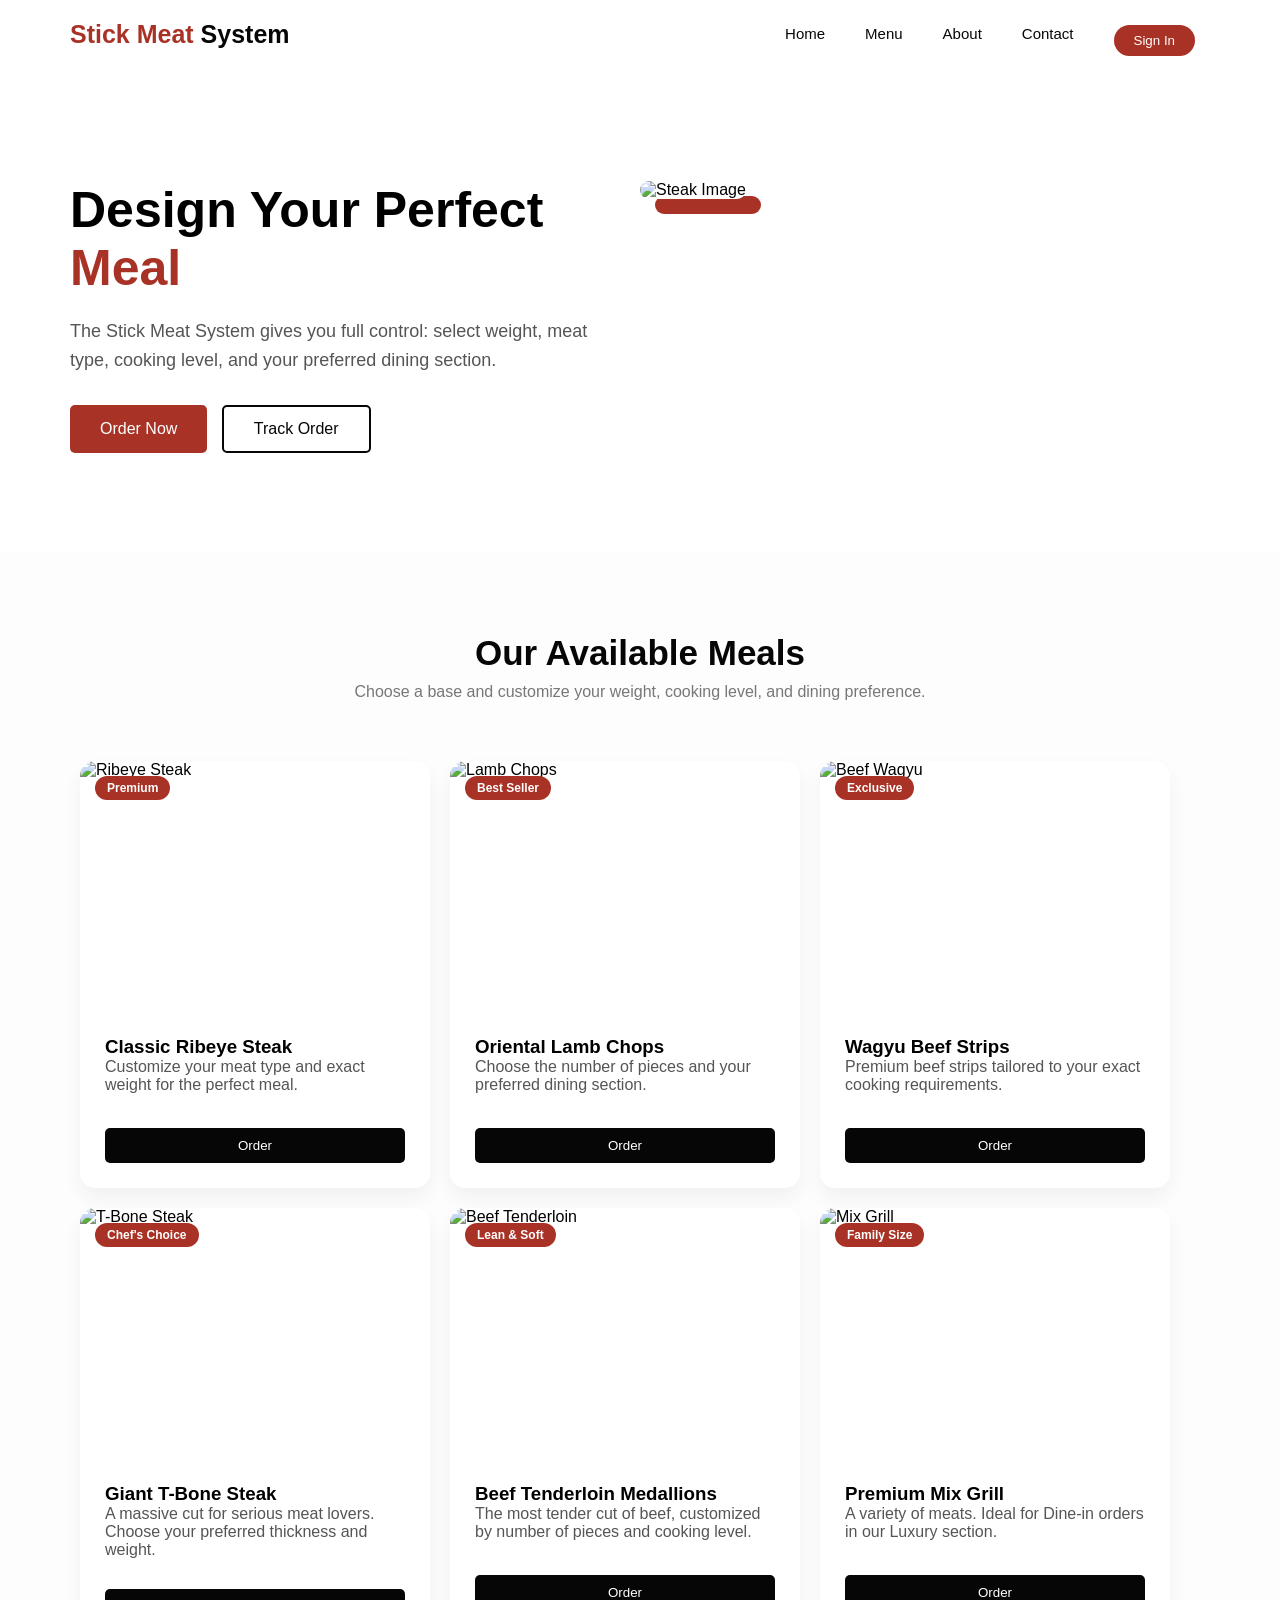
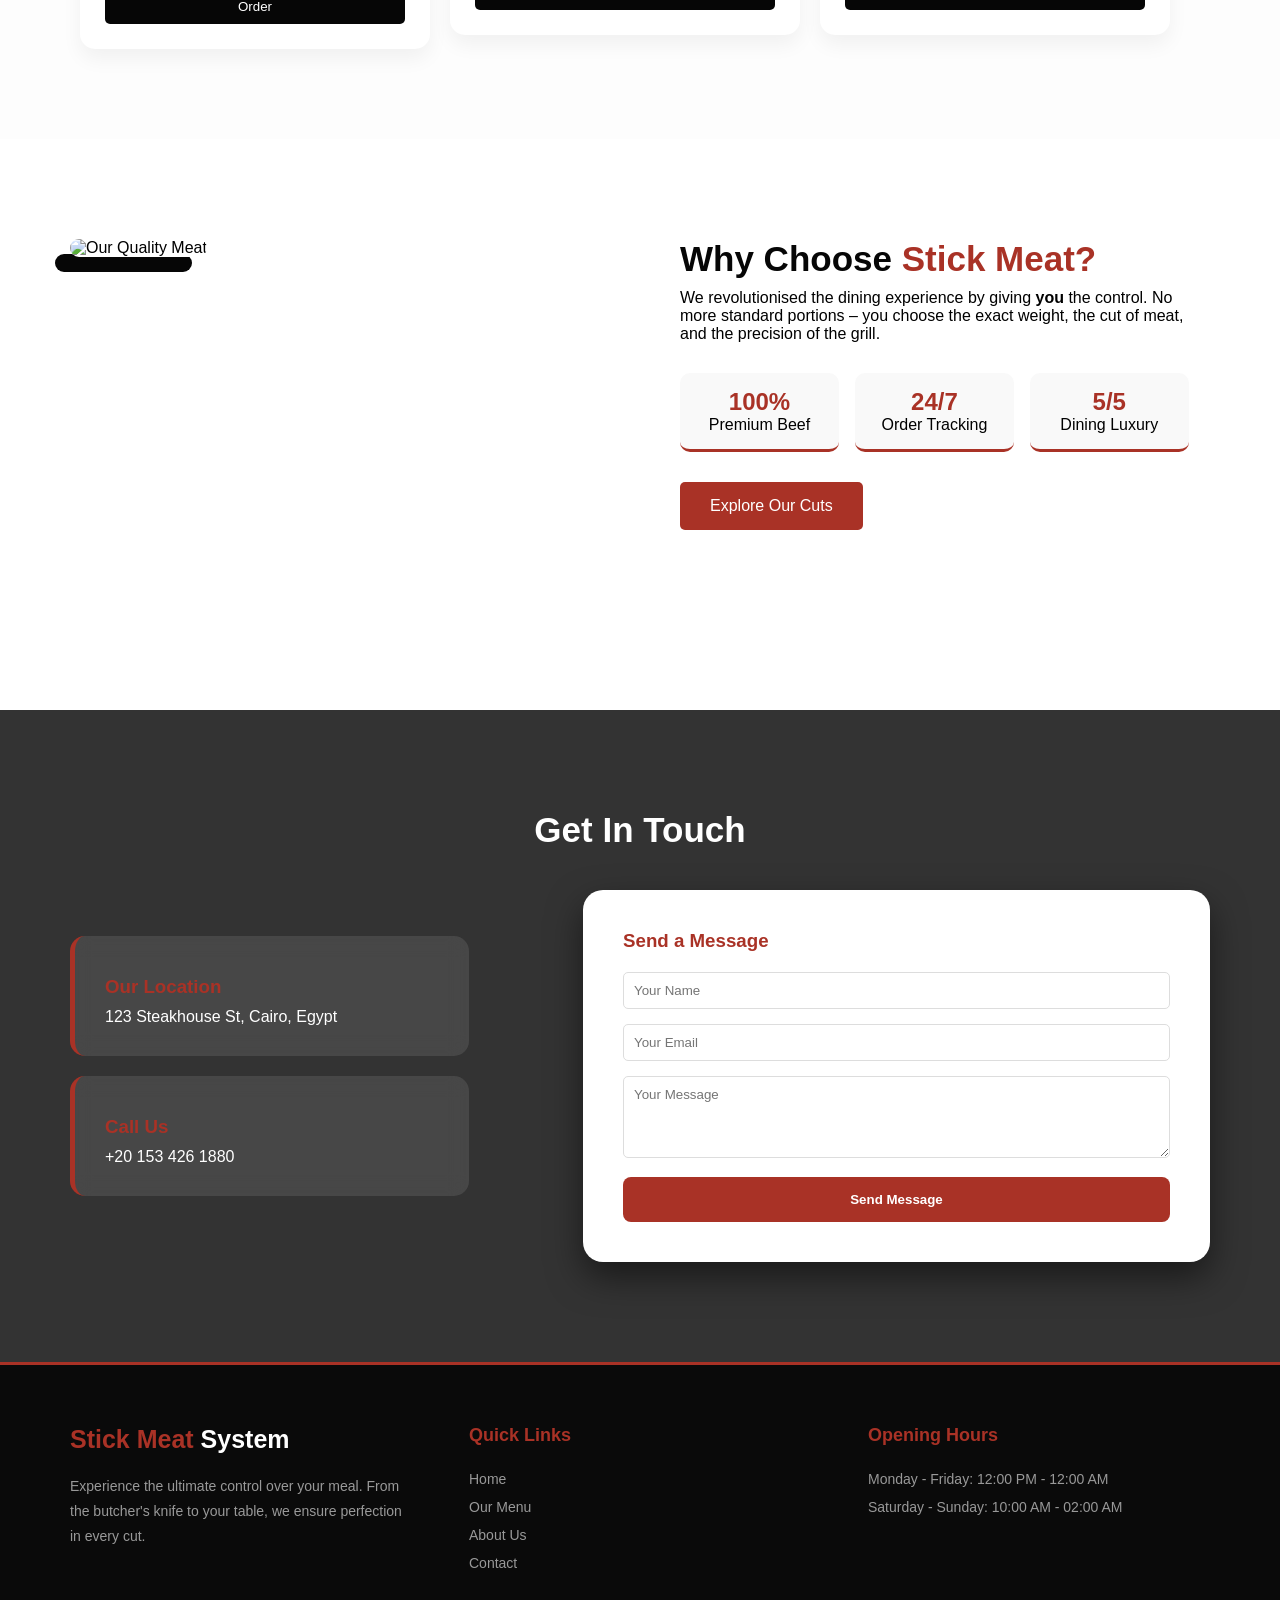
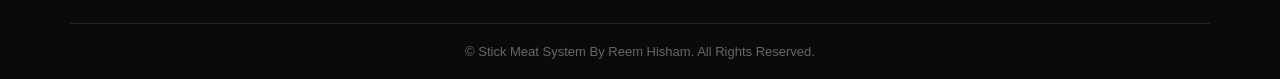
==== index.html @ 92253067 "Add files via upload" ====
<!DOCTYPE html>
<html lang="en">

<head>
    <meta charset="UTF-8">
    <meta name="viewport" content="width=device-width, initial-scale=1.0">
    <title>Stick Meat System</title>
    <link rel="shortcut icon" href="images/about-steak-modified.png">
    <link rel="stylesheet" href="project.css">
</head>

<body>
    <header>
        <div class="container">
            <div class="col-div-6">
                <p class="logo"><span>Stick Meat </span>System</p>
            </div>
            <div class="col-div-6">
                <ul class="nav">
                    <li><a href="index.html">Home</a></li>
                    <li><a href="#our-menu">Menu</a></li>
                    <li><a href="#about">About</a></li>
                    <li><a href="#contact">Contact</a></li>
                    <li><button class="signin-btn" onclick="openAuthModal()">Sign In</button></li>
                </ul>
            </div>
            <div class="clearfix"></div>
        </div>
    </header>

    <section class="hero">
        <div class="container">
            <div class="hero-content">
                <h1>Design Your Perfect <span class="highlight">Meal</span></h1>
                <p>The Stick Meat System gives you full control: select weight, meat type, cooking level, and your
                    preferred dining section.</p>
                <div class="hero-btns">
                    <a href="#our-menu" class="btn-main">Order Now</a>
                    <a href="#our-menu" class="btn-outline">Track Order</a>
                </div>
            </div>
            <div class="hero-image">
                <img src="images/33.png" alt="Steak Image">
            </div>
            <div class="clearfix"></div>
        </div>
    </section>

    <section class="meals-section" id="our-menu">
        <div class="container">
            <h2 class="section-title">Our Available Meals</h2>
            <p class="section-subtitle">Choose a base and customize your weight, cooking level, and dining preference.
            </p>

            <div class="meals-grid">
                <div class="meal-card">
                    <div class="meal-img">
                        <img src="images/Ribeye Steak.png" alt="Ribeye Steak">
                        <span class="tag">Premium</span>
                    </div>
                    <div class="meal-info">
                        <h3>Classic Ribeye Steak</h3>
                        <p>Customize your meat type and exact weight for the perfect meal.</p>
                        <button class="order-btn" onclick="openModal()">Order</button>
                    </div>
                </div>

                <div class="meal-card">
                    <div class="meal-img">
                        <img src="images/Lamb Chops.png" alt="Lamb Chops">
                        <span class="tag">Best Seller</span>
                    </div>
                    <div class="meal-info">
                        <h3>Oriental Lamb Chops</h3>
                        <p>Choose the number of pieces and your preferred dining section.</p>
                        <button class="order-btn" onclick="openModal()">Order</button>
                    </div>
                </div>

                <div class="meal-card">
                    <div class="meal-img">
                        <img src="images/Beef Wagyu.png" alt="Beef Wagyu">
                        <span class="tag">Exclusive</span>
                    </div>
                    <div class="meal-info">
                        <h3>Wagyu Beef Strips</h3>
                        <p>Premium beef strips tailored to your exact cooking requirements.</p>
                        <button class="order-btn" onclick="openModal()">Order</button>
                    </div>
                </div>
                <div class="clearfix"></div>

                <div class="meal-card">
                    <div class="meal-img">
                        <img src="images/T-Bone Steak.png" alt="T-Bone Steak">
                        <span class="tag">Chef's Choice</span>
                    </div>
                    <div class="meal-info">
                        <h3>Giant T-Bone Steak</h3>
                        <p>A massive cut for serious meat lovers. Choose your preferred thickness and weight.</p>
                        <button class="order-btn" onclick="openModal()">Order</button>
                    </div>
                </div>

                <div class="meal-card">
                    <div class="meal-img">
                        <img src="images/Beef Tenderloin.png" alt="Beef Tenderloin">
                        <span class="tag">Lean & Soft</span>
                    </div>
                    <div class="meal-info">
                        <h3>Beef Tenderloin Medallions</h3>
                        <p>The most tender cut of beef, customized by number of pieces and cooking level.</p>
                        <button class="order-btn" onclick="openModal()">Order</button>
                    </div>
                </div>

                <div class="meal-card">
                    <div class="meal-img">
                        <img src="images/Mix Grill.png" alt="Mix Grill">
                        <span class="tag">Family Size</span>
                    </div>
                    <div class="meal-info">
                        <h3>Premium Mix Grill</h3>
                        <p>A variety of meats. Ideal for Dine-in orders in our Luxury section.</p>
                        <button class="order-btn" onclick="openModal()">Order</button>
                    </div>
                </div>
                <div class="clearfix"></div>
            </div>
        </div>
    </section>

    <div id="orderModal" class="modal">
        <div class="modal-content">
            <span class="close-btn" onclick="closeModal()">&times;</span>
            <h2 style="text-align:center; margin-bottom:20px;">Customize Your Meal</h2>
            <form id="customizeForm">
                <div class="form-row">
                    <div class="form-group col-50">
                        <label>Meal Weight (Grams)</label>
                        <input type="number" placeholder="500" required>
                    </div>
                    <div class="form-group col-50">
                        <label>Meat Pieces</label>
                        <input type="number" min="1" value="1">
                    </div>
                    <div class="clearfix"></div>
                </div>
                <div class="form-group">
                    <label>Cooking Level</label>
                    <select>
                        <option>Rare</option>
                        <option>Medium Rare</option>
                        <option>Medium</option>
                        <option>Well Done</option>
                    </select>
                </div>
                <div class="form-group">
                    <label>Order Type</label>
                    <select id="orderType" onchange="toggleDineIn()">
                        <option value="takeaway">Takeaway</option>
                        <option value="dinein">Dine-in</option>
                    </select>
                </div>
                <div id="dineInFields" class="dine-in-details" style="display:none;">
                    <div class="form-row">
                        <div class="form-group col-50">
                            <label>Reservation Time</label>
                            <input type="time">
                        </div>
                        <div class="form-group col-50">
                            <label>Number of Seats</label>
                            <input type="number" min="1">
                        </div>
                        <div class="clearfix"></div>
                        <div class="form-group">
                            <label>Dining Section</label>
                            <select>
                                <option>Economy Section</option>
                                <option>Luxury Section</option>
                            </select>
                        </div>
                    </div>
                </div>
                <button type="submit" class="submit-order-btn">Submit Customized Order</button>
            </form>
        </div>
    </div>

    <div id="authModal" class="modal">
        <div class="modal-content" style="width: 400px;">
            <span class="close-btn" onclick="closeAuthModal()">&times;</span>
            <div class="auth-tabs" style="display: flex; margin-bottom: 20px; border-bottom: 1px solid #eee;">
                <button id="loginTab" class="tab-btn active" onclick="toggleAuth('login')"
                    style="flex:1; padding:10px; cursor:pointer;">Login</button>
                <button id="registerTab" class="tab-btn" onclick="toggleAuth('register')"
                    style="flex:1; padding:10px; cursor:pointer;">Register</button>
            </div>

            <form id="loginForm">
                <div class="form-group"><label>Email</label><input type="email" placeholder="Reem@gmail.com" required>
                </div>
                <div class="form-group"><label>Password</label><input type="password" placeholder="........" required>
                </div>
                <button type="submit" class="submit-order-btn">Sign In</button>
            </form>

            <form id="registerForm" style="display: none;">
                <div class="form-group"><label>Full Name</label><input type="text" required></div>
                <div class="form-group"><label>Email</label><input type="email" required></div>
                <div class="form-group"><label>Create Password</label><input type="password" required></div>
                <button type="submit" class="submit-order-btn">Create Account</button>
            </form>
        </div>
    </div>

    <section class="about-section" id="about">
        <div class="container">
            <div class="col-div-6 about-img">
                <img src="images/about-steak.png" alt="Our Quality Meat">
            </div>
            <div class="col-div-6 about-content">
                <h2 class="section-title" style="text-align: left;">Why Choose <span>Stick Meat?</span></h2>
                <p>We revolutionised the dining experience by giving <strong>you</strong> the control. No more standard
                    portions – you choose the exact weight, the cut of meat, and the precision of the grill.</p>
                <div class="about-features">
                    <div class="feature">
                        <h3>100%</h3>
                        <p>Premium Beef</p>
                    </div>
                    <div class="feature">
                        <h3>24/7</h3>
                        <p>Order Tracking</p>
                    </div>
                    <div class="feature">
                        <h3 style="color: #a93226; font-size: 1.5rem;">5/5</h3>
                        <p>Dining Luxury</p>
                    </div>
                    <div class="clearfix"></div>
                </div>
                <a href="#our-menu" class="btn-main">Explore Our Cuts</a>
            </div>
            <div class="clearfix"></div>
        </div>
    </section>

    <section class="contact-modern" id="contact">
        <div class="contact-overlay">
            <div class="container">
                <h2 class="section-title" style="color: white;">Get In Touch</h2>
                <div class="contact-grid">
                    <div class="contact-info-cards">
                        <div class="info-card-glass">
                            <h3>Our Location</h3>
                            <p>123 Steakhouse St, Cairo, Egypt</p>
                        </div>
                        <div class="info-card-glass">
                            <h3>Call Us</h3>
                            <p>+20 153 426 1880</p>
                        </div>
                    </div>
                    <div class="contact-form-container">
                        <form id="contactForm">
                            <h3 style="margin-bottom: 20px; color:#a93226;">Send a Message</h3>
                            <div class="form-group"><input type="text" placeholder="Your Name" required></div>
                            <div class="form-group"><input type="email" placeholder="Your Email" required></div>
                            <div class="form-group"><textarea placeholder="Your Message" rows="4" required></textarea>
                            </div>
                            <button type="submit" class="submit-order-btn">Send Message</button>
                        </form>
                    </div>
                </div>
            </div>
        </div>
    </section>

    <footer class="main-footer">
        <div class="container">
            <div class="footer-grid">
                <div class="footer-col">
                    <p class="logo" style="color: white;"><span>Stick Meat</span> System</p>
                    <p class="footer-desc">Experience the ultimate control over your meal. From the butcher's knife to
                        your table, we ensure perfection in every cut.</p>
                </div>
                <div class="footer-col">
                    <h4>Quick Links</h4>
                    <ul class="footer-links">
                        <li><a href="#">Home</a></li>
                        <li><a href="#our-menu">Our Menu</a></li>
                        <li><a href="#about">About Us</a></li>
                        <li><a href="#contact">Contact</a></li>
                    </ul>
                </div>
                <div class="footer-col">
                    <h4>Opening Hours</h4>
                    <ul class="footer-links">
                        <li>Monday - Friday: 12:00 PM - 12:00 AM</li>
                        <li>Saturday - Sunday: 10:00 AM - 02:00 AM</li>
                    </ul>
                </div>
            </div>
            <div class="footer-bottom">
                <p>&copy; Stick Meat System By Reem Hisham. All Rights Reserved.</p>
            </div>
        </div>
    </footer>
    <script>

        const modal = document.getElementById("orderModal");
        const authModal = document.getElementById("authModal");
        const customizeForm = document.getElementById("customizeForm");
        const loginForm = document.getElementById("loginForm");
        const registerForm = document.getElementById("registerForm");

        // Admin
        const ADMIN_EMAIL = "admin@meat.com";
        const ADMIN_PASS = "admin123";

        const openModal = () => modal.style.display = "block";
        const closeModal = () => modal.style.display = "none";
        const openAuthModal = () => authModal.style.display = "block";
        const closeAuthModal = () => authModal.style.display = "none";

        function toggleDineIn() {
            const type = document.getElementById("orderType").value;
            const dineInFields = document.getElementById("dineInFields");
            dineInFields.style.display = (type === "dinein") ? "block" : "none";
        }

        function toggleAuth(type) {
            const loginTab = document.getElementById('loginTab');
            const registerTab = document.getElementById('registerTab');

            loginForm.style.display = (type === 'login') ? 'block' : 'none';
            registerForm.style.display = (type === 'register') ? 'block' : 'none';

            loginTab.classList.toggle('active', type === 'login');
            registerTab.classList.toggle('active', type === 'register');
        }

        window.onclick = (event) => {
            if (event.target === modal) closeModal();
            if (event.target === authModal) closeAuthModal();
        };


        if (customizeForm) {
            customizeForm.onsubmit = function (e) {
                e.preventDefault();
                const weight = this.querySelector('input[type="number"]').value;
                const piecesInputs = this.querySelectorAll('input[type="number"]');
                const pieces = piecesInputs.length > 1 ? piecesInputs[1].value : 1;
                const level = this.querySelector('select').value;
                const type = document.getElementById("orderType").value;

                const orderData = {
                    meat: "Custom Steak",
                    weight: weight,
                    pieces: pieces,
                    level: level,
                    orderType: type,
                    status: 'Pending'
                };

                localStorage.setItem('activeOrder', JSON.stringify(orderData));
                alert("Done! Your order has been customized.");
                window.location.href = "client-dashboard.html";
            };
        }

        if (loginForm) {
            loginForm.onsubmit = function (e) {
                e.preventDefault();
                const email = this.querySelector('input[type="email"]').value;
                const pass = this.querySelector('input[type="password"]').value;

                if (email === ADMIN_EMAIL && pass === ADMIN_PASS) {
                    window.location.href = "admin-dashboard.html";
                } else {
                    window.location.href = "client-dashboard.html";
                }
            };
        }

        if (registerForm) {
            registerForm.onsubmit = function (e) {
                e.preventDefault();
                alert("Account Created Successfully!");
                window.location.href = "client-dashboard.html";
            };
        }
    </script>
</body>

</html>
---- project.css ----
* {
    box-sizing: border-box;
    margin: 0;
    padding: 0;
    font-family: sans-serif;
}

html {
    scroll-behavior: smooth;
}

.container {
    width: 1140px;
    max-width: 95%;
    margin: 0 auto;
}

.clearfix {
    clear: both;
}

/* Header */
header {
    padding: 20px 0;
}

.col-div-6 {
    width: 50%;
    float: left;
}

.logo {
    font-weight: bold;
    font-size: 25px;
    color: #060606;
}

.logo span {
    color: #a93226;
}

.nav {
    display: flex;
    justify-content: flex-end;
    overflow: hidden;
    gap: 10px;
}

.nav li {
    display: flex;
    justify-content: flex-end;
    padding: 5px 15px;
}

.nav li a {
    text-decoration: none;
    color: #060606;
    font-size: 15px;
}

.signin-btn {
    padding: 8px 20px;
    background: #a93226;
    color: white;
    border: none;
    border-radius: 30px;
}

/* Hero Section */
.hero {
    padding: 100px 0;
    background: #ffffff;
}

.hero-content {
    width: 50%;
    float: left;
    padding-right: 30px;
}

.hero-content h1 {
    font-size: 50px;
    margin-bottom: 20px;
}

.highlight {
    color: #a93226;
}

.hero-content p {
    font-size: 18px;
    color: #555;
    line-height: 1.6;
    margin-bottom: 30px;
}

.btn-main {
    background: #a93226;
    color: white;
    padding: 15px 30px;
    text-decoration: none;
    border-radius: 5px;
    display: inline-block;
    margin-right: 10px;
}

.btn-main:hover {
    background: #060606;
}

.btn-outline {
    border: 2px solid #060606;
    color: #060606;
    padding: 13px 30px;
    text-decoration: none;
    border-radius: 5px;
    display: inline-block;
}

.hero-image {
    width: 50%;
    float: right;
}

.hero-image img {
    width: 100%;
    border-radius: 20px;
    box-shadow: 15px 15px 0 #a93226;
}

/* Meals Section */
.meals-section {
    padding: 80px 0;
    background: #fdfdfd;
}

.section-title {
    text-align: center;
    font-size: 35px;
    margin-bottom: 10px;
    color: #060606;
}

.section-subtitle {
    text-align: center;
    color: #777;
    margin-bottom: 50px;
}

.meals-grid {
    display: block;
}

.meal-card {
    width: 350px;
    float: left;
    margin: 10px;
    background: #fff;
    border-radius: 15px;
    overflow: hidden;
    box-shadow: 0 10px 20px rgba(0, 0, 0, 0.05);
    transition: 0.3s;
}

.meal-card:hover {
    transform: translateY(-15px);
}

.meal-img {
    position: relative;
    height: 250px;
}

.meal-img img {
    width: 100%;
    height: 100%;
    object-fit: cover;
}

.tag {
    position: absolute;
    top: 15px;
    left: 15px;
    background: #a93226;
    color: white;
    padding: 5px 12px;
    border-radius: 20px;
    font-size: 12px;
    font-weight: bold;
}

.meal-info {
    padding: 25px;
}

.meal-info p {
    margin-bottom: 30px;
    color: #555;
    min-height: 40px;
}

.order-btn {
    width: 100%;
    padding: 10px;
    background: #060606;
    color: white;
    border: none;
    border-radius: 5px;
    cursor: pointer;
}

.order-btn:hover {
    background: #a93226;
}

/* Modal */
.modal {
    display: none;
    position: fixed;
    z-index: 1000;
    left: 0;
    top: 0;
    width: 100%;
    height: 100%;
    background: rgba(0, 0, 0, 0.7);
    overflow: auto;
}

.modal-content {
    background: white;
    margin: 5% auto;
    padding: 30px;
    width: 50%;
    border-radius: 15px;
    position: relative;
    animation: slideDown 0.4s;
}


.close-btn {
    position: absolute;
    right: 20px;
    top: 10px;
    font-size: 30px;
    cursor: pointer;
}

.form-group {
    margin-bottom: 15px;
}

.form-group label {
    display: block;
    margin-bottom: 5px;
    font-weight: bold;
}

.form-group input,
.form-group select,
.form-group textarea {
    width: 100%;
    padding: 10px;
    border: 1px solid #ddd;
    border-radius: 5px;
}

.col-50 {
    width: 48%;
    float: left;
    margin-right: 10px;
}

.dine-in-details {
    background: #fff5f5;
    padding: 15px;
    border-radius: 10px;
    margin-top: 15px;
    border: 1px dashed #a93226;
}

.submit-order-btn {
    width: 100%;
    padding: 15px;
    background: #a93226;
    color: white;
    border: none;
    border-radius: 8px;
    font-weight: bold;
    cursor: pointer;
    transition: 0.3s;
}

.submit-order-btn:hover {
    background: #060606;
}

/* About  */
.about-section {
    padding: 100px 0;
    background: #ffffff;
    margin-bottom: 80px;
}

.about-img img {
    width: 90%;
    border-radius: 20px;
    box-shadow: -15px 15px 0 #060606;
}

.about-content {
    padding-left: 40px;
}

.about-content h2 span {
    color: #a93226;
}

.about-features {
    margin: 30px 0;
}

.feature {
    width: 30%;
    float: left;
    text-align: center;
    background: #f9f9f9;
    padding: 15px;
    margin-right: 3%;
    border-radius: 10px;
    border-bottom: 3px solid #a93226;
}

.feature h3 {
    color: #a93226;
    font-size: 24px;
}

/* Contact Section */
.contact-modern {
    background: url('images/32.png');
    background-size: cover;
    background-position: center;
    background-attachment: fixed;
    position: relative;
}

.contact-overlay {
    background: rgba(0, 0, 0, 0.8);
    padding: 100px 0;
}

.contact-grid {
    display: flex;
    justify-content: space-between;
    align-items: stretch;
    margin-top: 40px;
}

.contact-info-cards {
    width: 35%;
    display: flex;
    flex-direction: column;
    justify-content: center;
}

.info-card-glass {
    background: rgba(255, 255, 255, 0.1);
    backdrop-filter: blur(10px);
    padding: 30px;
    margin-bottom: 20px;
    border-radius: 15px;
    border-left: 5px solid #a93226;
    color: white;
    transition: 0.3s;
}

.info-card-glass:hover {
    background: rgba(255, 255, 255, 0.2);
    transform: scale(1.02);
}

.info-card-glass h3 {
    color: #a93226;
    margin: 10px 0;
}

.contact-form-container {
    width: 55%;
    background: white;
    padding: 40px;
    border-radius: 20px;
    box-shadow: 0 15px 35px rgba(0, 0, 0, 0.5);
}

/*  footer */
.main-footer {
    background: #0a0a0a;
    color: #fff;
    padding: 60px 0 20px 0;
    border-top: 3px solid #a93226;
}

.footer-grid {
    display: flex;
    justify-content: space-between;
    flex-wrap: wrap;
    margin-bottom: 40px;
}

.footer-col {
    width: 30%;
}

.footer-desc {
    color: #999;
    font-size: 14px;
    line-height: 1.8;
    margin-top: 20px;
}

.footer-col h4 {
    color: #a93226;
    font-size: 18px;
    margin-bottom: 25px;
    position: relative;
}

.footer-links {
    overflow: hidden;
}

.footer-links li {
    margin-bottom: 12px;
    color: #999;
    font-size: 14px;
}

.footer-links li a {
    color: #999;
    text-decoration: none;
    transition: 0.3s;
}

.footer-links li a:hover {
    color: #a93226;
    padding-left: 5px;
}

.footer-bottom {
    text-align: center;
    border-top: 1px solid #222;
    padding-top: 20px;
    font-size: 13px;
    color: #666;
}

.tab-btn {
    border: none;
    background: none;
    font-weight: bold;
    color: #888;
}

.tab-btn.active {
    color: #a93226;
    border-bottom: 2px solid #a93226;
}

#authModal .form-group {
    margin-bottom: 15px;
}

#authModal input {
    width: 100%;
    padding: 10px;
    border: 1px solid #ddd;
    border-radius: 5px;
}

.tab-btn {
    border: none;
    background: none;
    font-weight: bold;
    color: #888;
    transition: 0.3s;
}

.tab-btn.active {
    color: #a93226;
    border-bottom: 2px solid #a93226;
}

#authModal .form-group {
    margin-bottom: 15px;
}

#authModal input {
    width: 100%;
    padding: 10px;
    border: 1px solid #ddd;
    border-radius: 5px;
}

#authModal .modal-content {
    box-shadow: 0 0 20px rgba(0, 0, 0, 0.2);
}
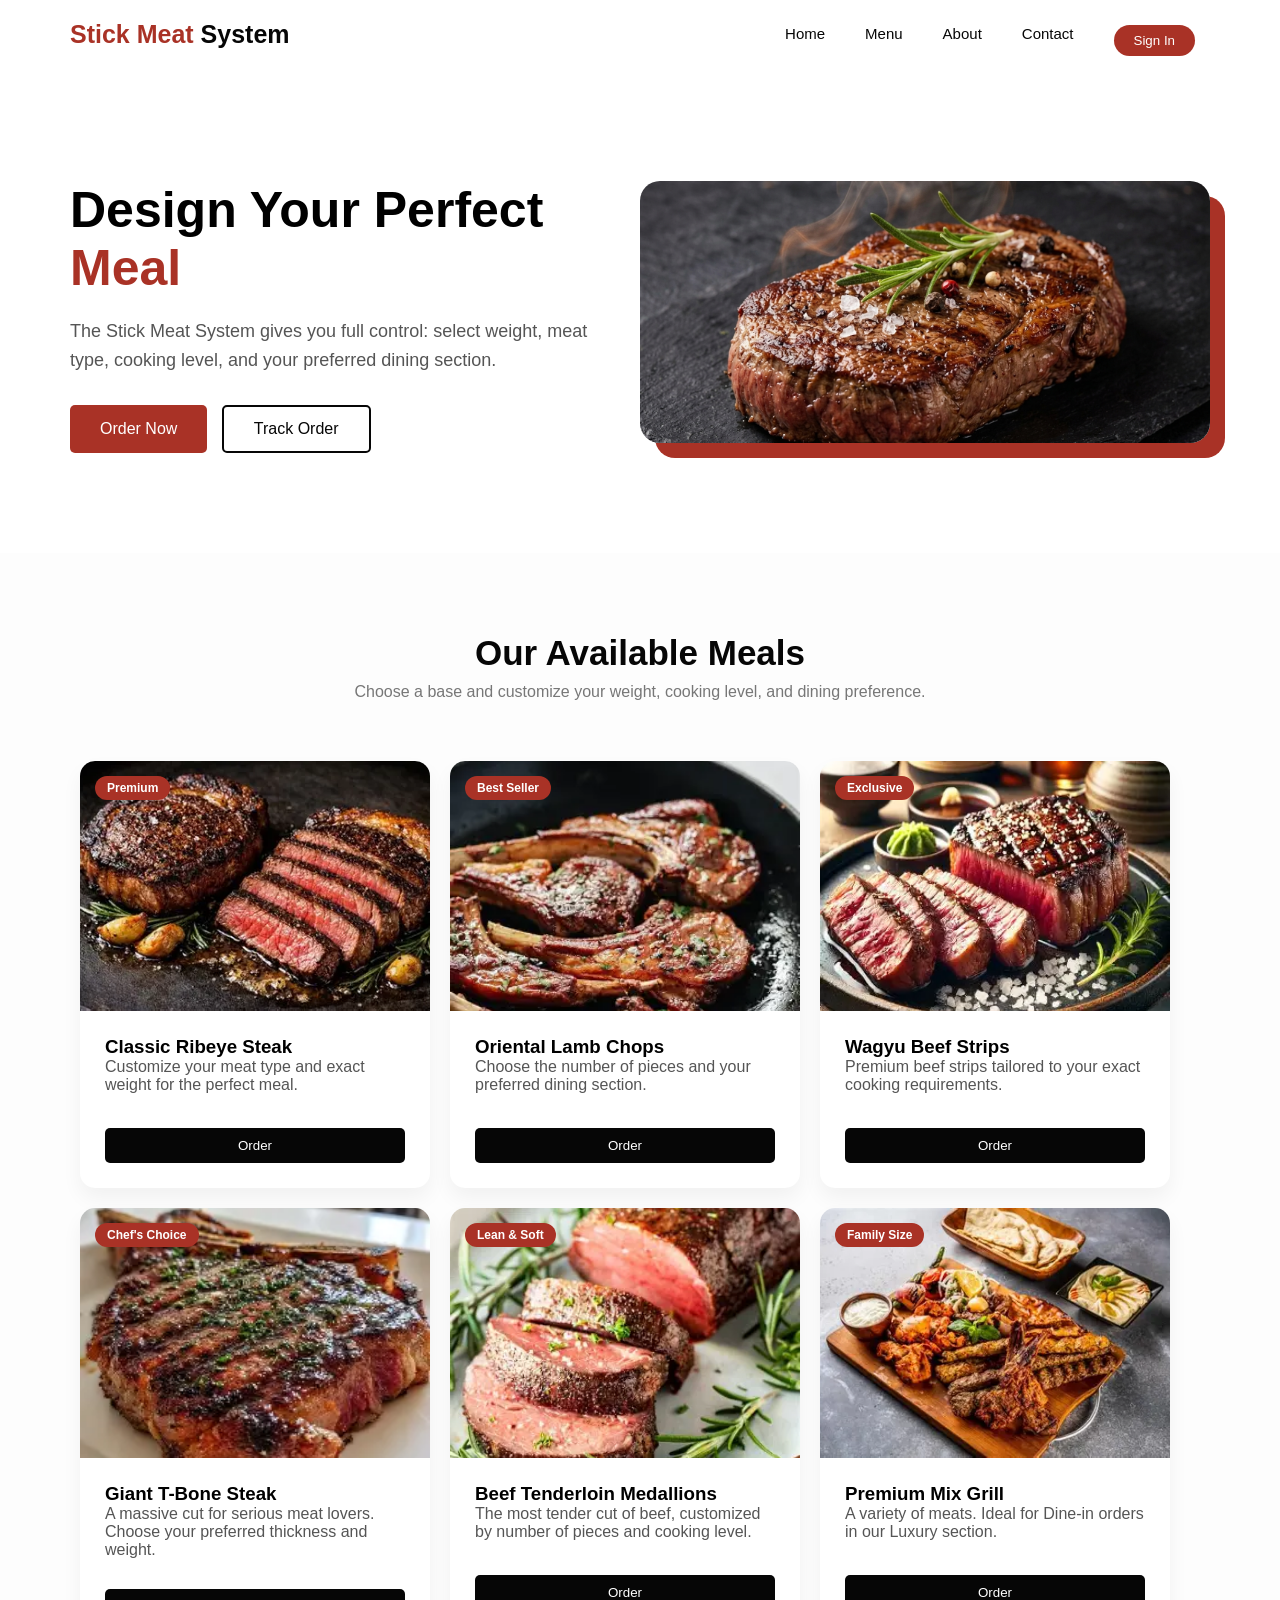
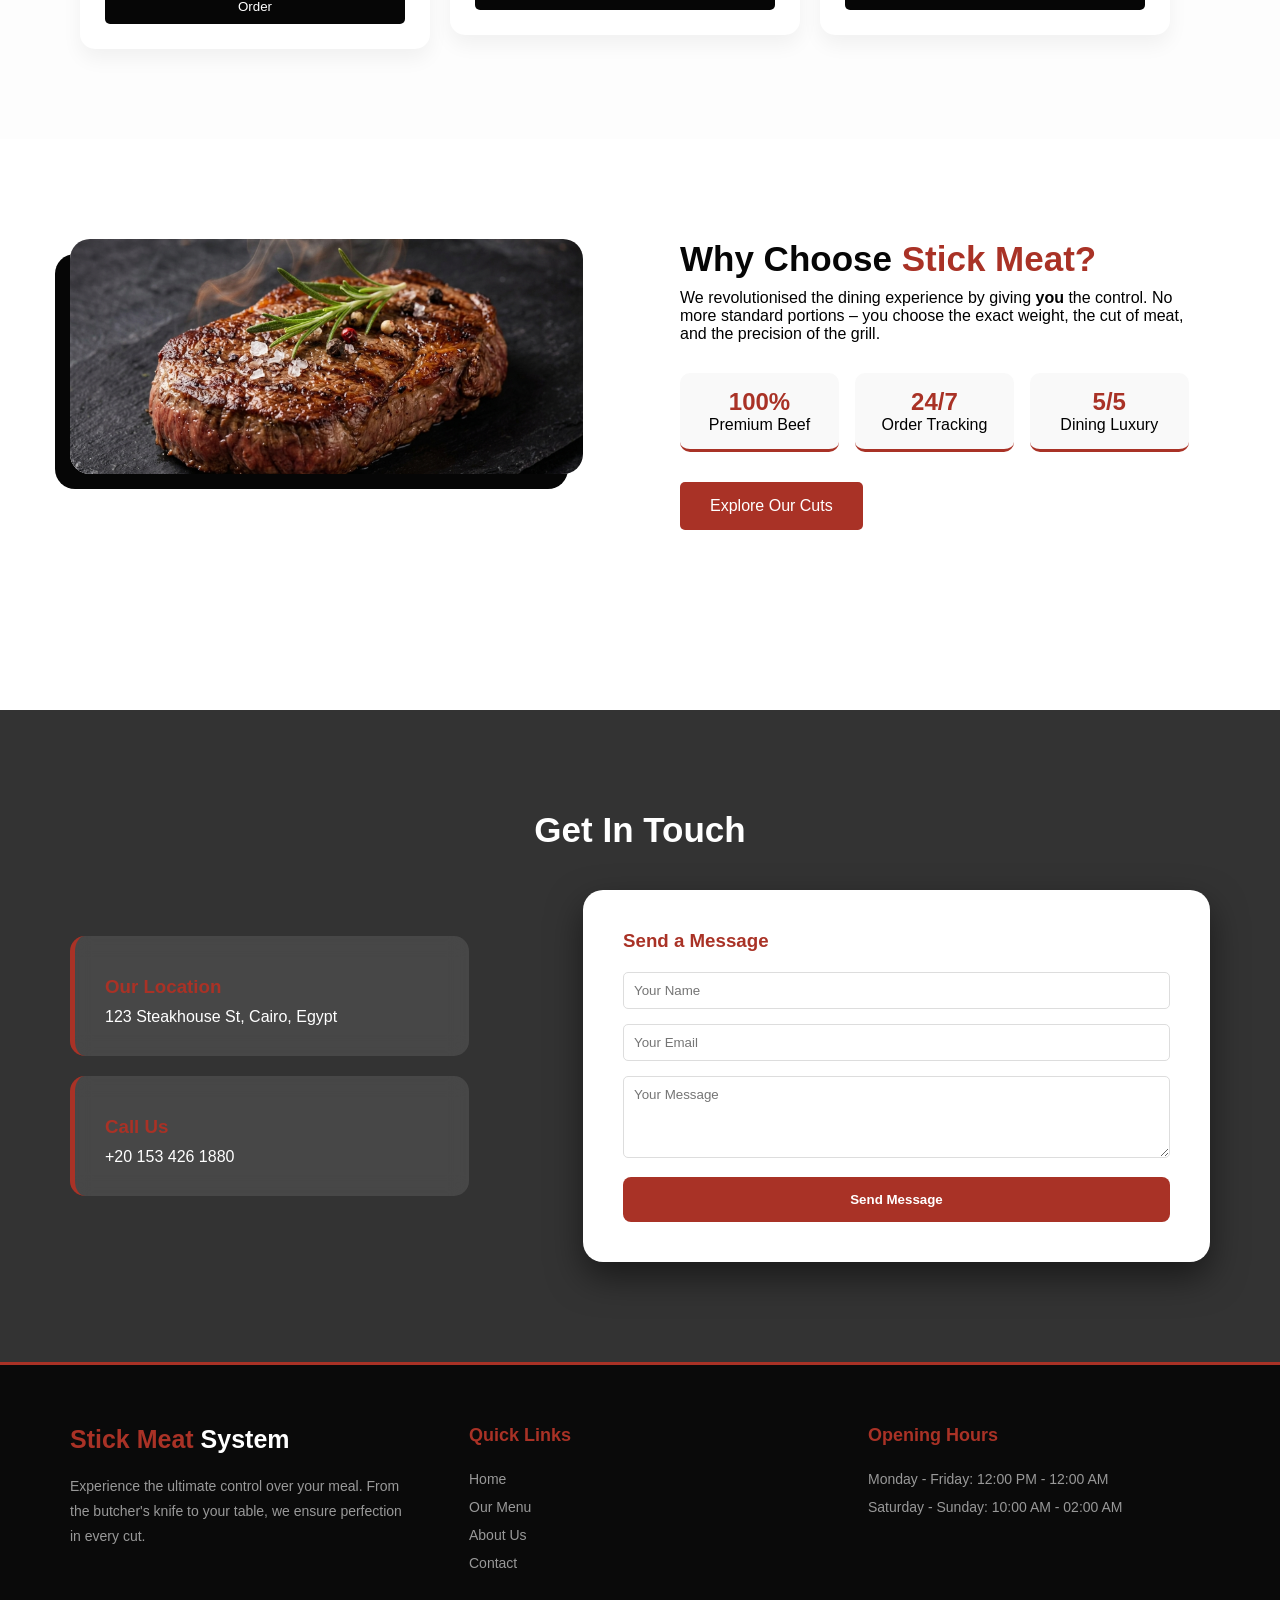
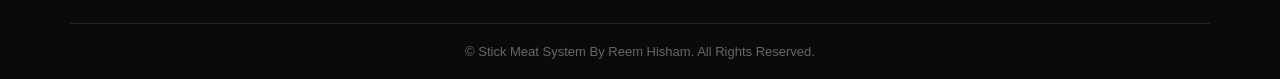
==== commit c84e0589: "index.html" ====
--- a/index.html
+++ b/index.html
@@ -40,7 +40,7 @@
                 </div>
             </div>
             <div class="hero-image">
-                <img src="images/33.png" alt="Steak Image">
+                <img src="images/about-steak.jpg" alt="Steak Image">
             </div>
             <div class="clearfix"></div>
         </div>
@@ -55,7 +55,7 @@
             <div class="meals-grid">
                 <div class="meal-card">
                     <div class="meal-img">
-                        <img src="images/Ribeye Steak.png" alt="Ribeye Steak">
+                        <img src="images/Ribeye Steak.webp" alt="Ribeye Steak">
                         <span class="tag">Premium</span>
                     </div>
                     <div class="meal-info">
@@ -67,7 +67,7 @@
 
                 <div class="meal-card">
                     <div class="meal-img">
-                        <img src="images/Lamb Chops.png" alt="Lamb Chops">
+                        <img src="images/Lamb Chops.webp" alt="Lamb Chops">
                         <span class="tag">Best Seller</span>
                     </div>
                     <div class="meal-info">
@@ -79,7 +79,7 @@
 
                 <div class="meal-card">
                     <div class="meal-img">
-                        <img src="images/Beef Wagyu.png" alt="Beef Wagyu">
+                        <img src="images/Beef Wagyu.webp" alt="Beef Wagyu">
                         <span class="tag">Exclusive</span>
                     </div>
                     <div class="meal-info">
@@ -92,7 +92,7 @@
 
                 <div class="meal-card">
                     <div class="meal-img">
-                        <img src="images/T-Bone Steak.png" alt="T-Bone Steak">
+                        <img src="images/T-Bone Steak.webp" alt="T-Bone Steak">
                         <span class="tag">Chef's Choice</span>
                     </div>
                     <div class="meal-info">
@@ -104,7 +104,7 @@
 
                 <div class="meal-card">
                     <div class="meal-img">
-                        <img src="images/Beef Tenderloin.png" alt="Beef Tenderloin">
+                        <img src="images/Beef Tenderloin.webp" alt="Beef Tenderloin">
                         <span class="tag">Lean & Soft</span>
                     </div>
                     <div class="meal-info">
@@ -116,7 +116,7 @@
 
                 <div class="meal-card">
                     <div class="meal-img">
-                        <img src="images/Mix Grill.png" alt="Mix Grill">
+                        <img src="images/Mix Grill.webp" alt="Mix Grill">
                         <span class="tag">Family Size</span>
                     </div>
                     <div class="meal-info">
@@ -217,7 +217,7 @@
     <section class="about-section" id="about">
         <div class="container">
             <div class="col-div-6 about-img">
-                <img src="images/about-steak.png" alt="Our Quality Meat">
+                <img src="images/about-steak.jpg" alt="Our Quality Meat">
             </div>
             <div class="col-div-6 about-content">
                 <h2 class="section-title" style="text-align: left;">Why Choose <span>Stick Meat?</span></h2>
@@ -392,4 +392,4 @@
     </script>
 </body>
 
-</html>+</html>
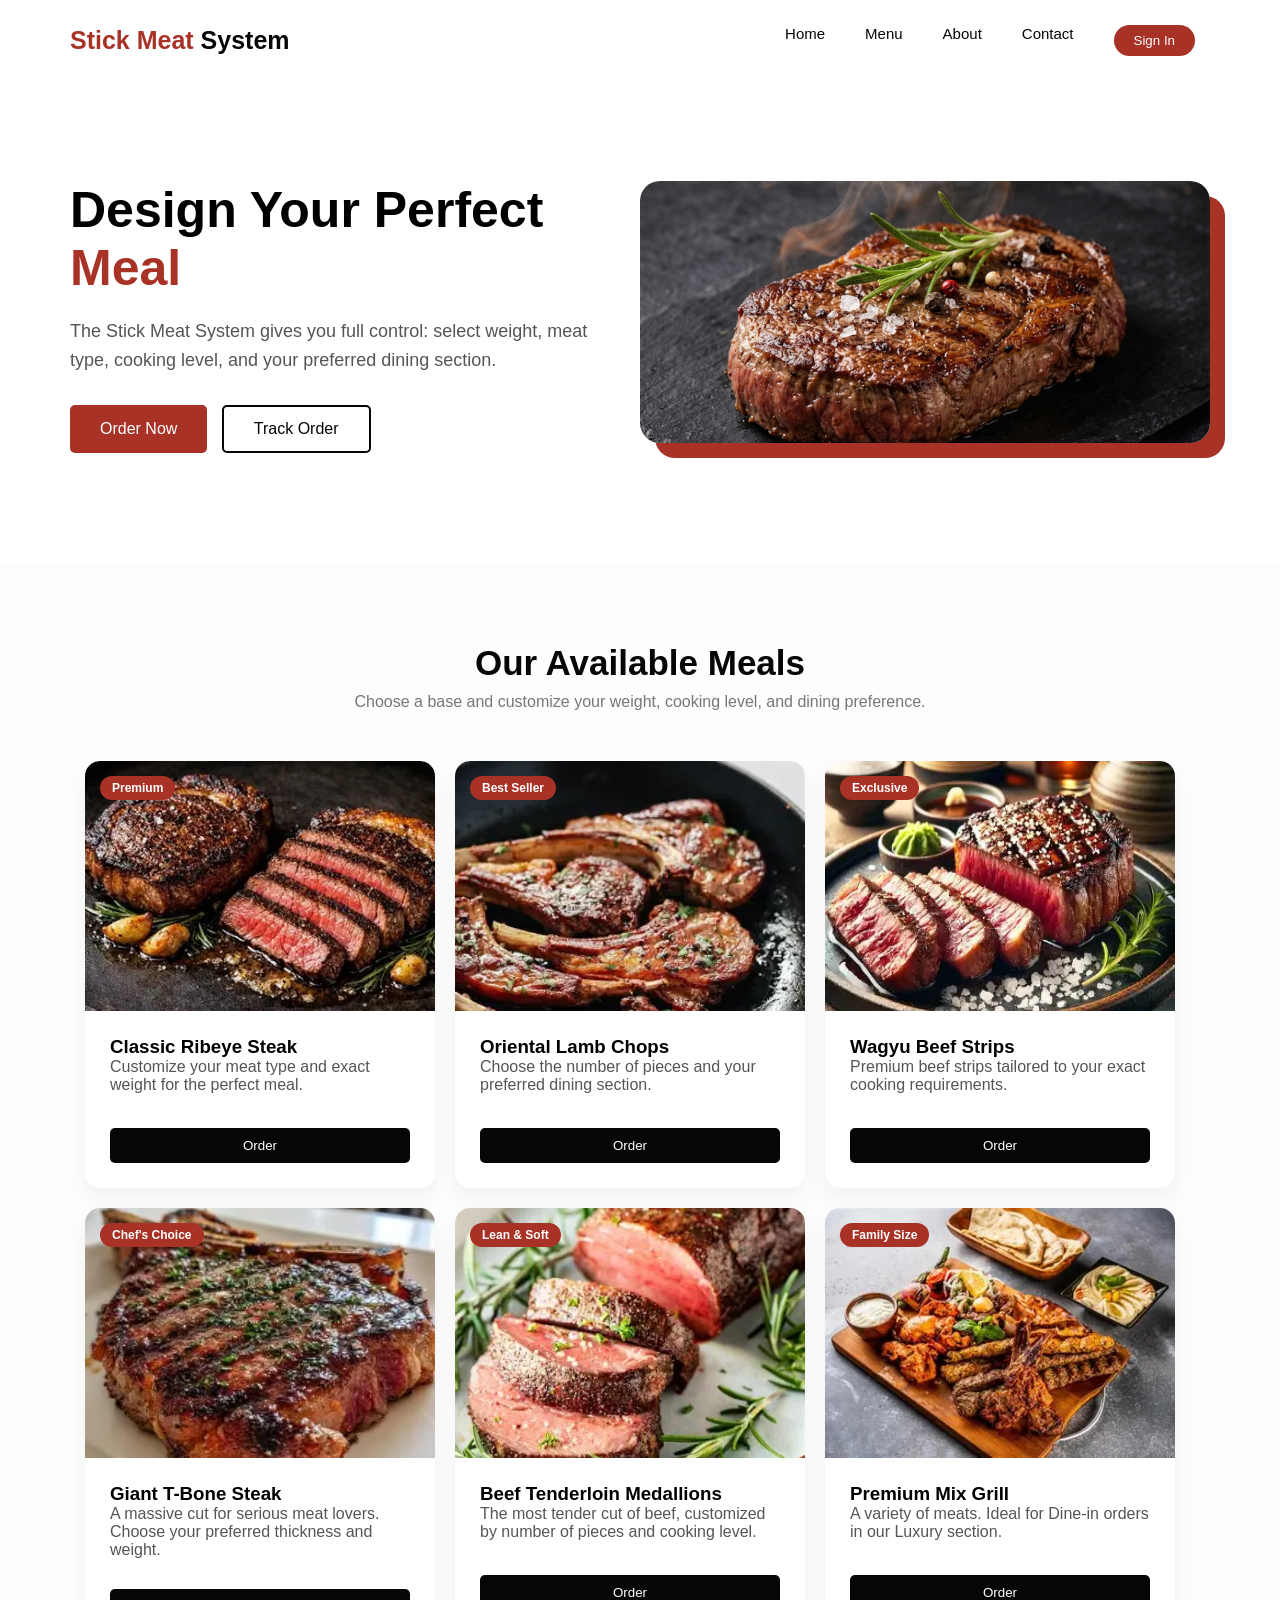
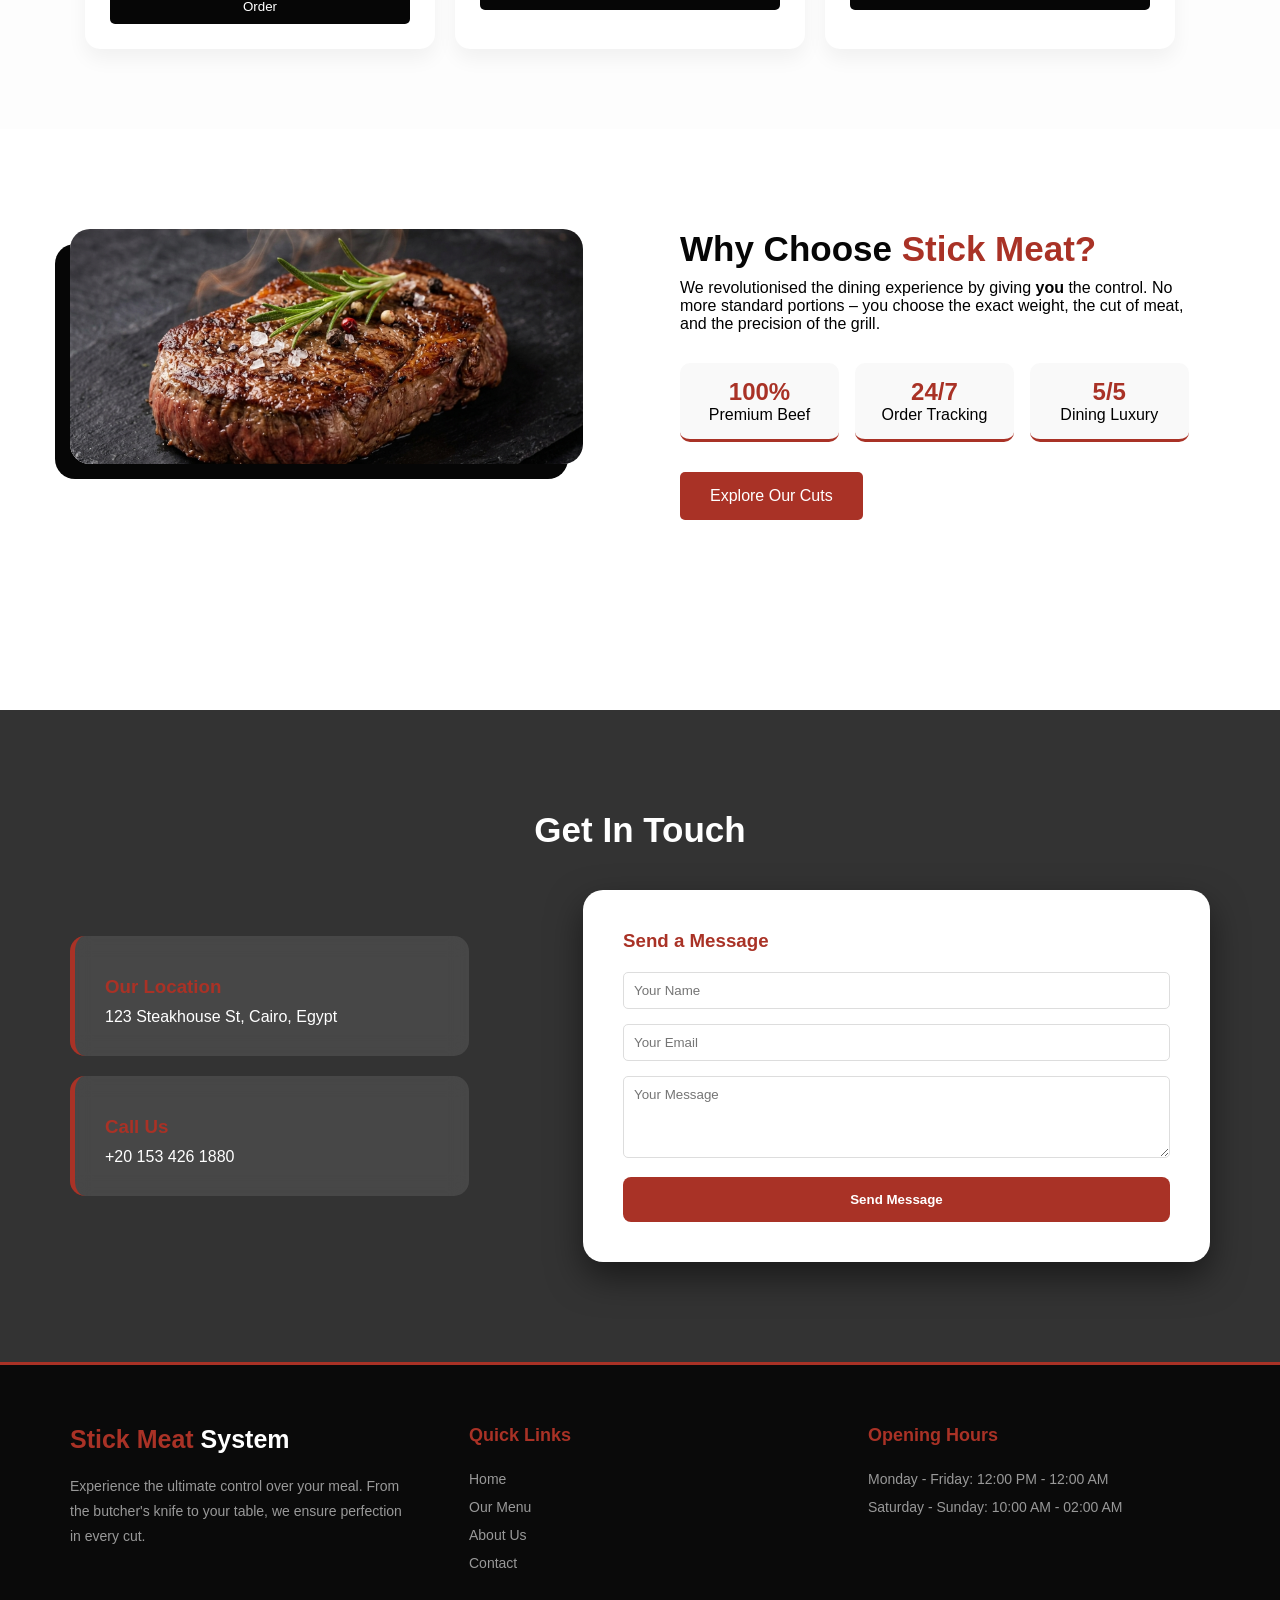
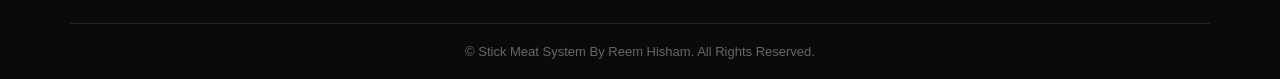
==== commit 6de979a9: "index.html" ====
--- a/index.html
+++ b/index.html
@@ -11,22 +11,28 @@
 
 <body>
     <header>
-        <div class="container">
-            <div class="col-div-6">
+        <div class="container" style="display: flex; justify-content: space-between; align-items: center;">
+            <a href="index.html" style="text-decoration: none;">
                 <p class="logo"><span>Stick Meat </span>System</p>
-            </div>
-            <div class="col-div-6">
-                <ul class="nav">
-                    <li><a href="index.html">Home</a></li>
-                    <li><a href="#our-menu">Menu</a></li>
-                    <li><a href="#about">About</a></li>
-                    <li><a href="#contact">Contact</a></li>
-                    <li><button class="signin-btn" onclick="openAuthModal()">Sign In</button></li>
-                </ul>
-            </div>
-            <div class="clearfix"></div>
+            </a>
+
+            <div class="menu-toggle" id="mobile-menu">
+                <span class="bar"></span>
+                <span class="bar"></span>
+                <span class="bar"></span>
+            </div>
+
+            <ul class="nav" id="nav-list">
+                <li><a href="index.html">Home</a></li>
+                <li><a href="#our-menu">Menu</a></li>
+                <li><a href="#about">About</a></li>
+                <li><a href="#contact">Contact</a></li>
+                <li><button class="signin-btn" onclick="openAuthModal()">Sign In</button></li>
+            </ul>
         </div>
     </header>
+
+
 
     <section class="hero">
         <div class="container">
@@ -389,6 +395,13 @@
                 window.location.href = "client-dashboard.html";
             };
         }
+        const mobileMenu = document.getElementById('mobile-menu');
+        const navList = document.getElementById('nav-list');
+
+        mobileMenu.addEventListener('click', () => {
+            mobileMenu.classList.toggle('active');
+            navList.classList.toggle('active');
+        });
     </script>
 </body>
 
--- a/project.css
+++ b/project.css
@@ -19,14 +19,19 @@
     clear: both;
 }
 
-/* Header */
-header {
-    padding: 20px 0;
-}
-
 .col-div-6 {
     width: 50%;
     float: left;
+}
+
+header {
+    padding: 20px 0;
+}
+
+header .container {
+    display: flex;
+    justify-content: space-between;
+    align-items: center;
 }
 
 .logo {
@@ -44,6 +49,8 @@
     justify-content: flex-end;
     overflow: hidden;
     gap: 10px;
+    list-style: none;
+    flex-wrap: wrap;
 }
 
 .nav li {
@@ -56,6 +63,11 @@
     text-decoration: none;
     color: #060606;
     font-size: 15px;
+    transition: 0.3s;
+}
+
+.nav li a:hover {
+    color: #a93226;
 }
 
 .signin-btn {
@@ -64,9 +76,43 @@
     color: white;
     border: none;
     border-radius: 30px;
-}
-
-/* Hero Section */
+    cursor: pointer;
+    transition: 0.3s;
+}
+
+.signin-btn:hover {
+    background: #060606;
+}
+
+.menu-toggle {
+    display: none;
+    flex-direction: column;
+    justify-content: space-between;
+    width: 30px;
+    height: 21px;
+    cursor: pointer;
+    float: none;
+    margin-top: 0;
+}
+
+.menu-toggle .bar {
+    height: 3px;
+    width: 100%;
+    background-color: #060606;
+    border-radius: 3px;
+    transition: 0.3s;
+}
+
+.menu-toggle.active .bar:nth-child(1) {
+    transform: translateY(9px) rotate(45deg);
+}
+.menu-toggle.active .bar:nth-child(2) {
+    opacity: 0;
+}
+.menu-toggle.active .bar:nth-child(3) {
+    transform: translateY(-9px) rotate(-45deg);
+}
+
 .hero {
     padding: 100px 0;
     background: #ffffff;
@@ -102,6 +148,8 @@
     border-radius: 5px;
     display: inline-block;
     margin-right: 10px;
+    margin-bottom: 10px;
+    transition: 0.3s;
 }
 
 .btn-main:hover {
@@ -115,6 +163,14 @@
     text-decoration: none;
     border-radius: 5px;
     display: inline-block;
+    margin-bottom: 10px;
+    transition: 0.3s;
+}
+
+.btn-outline:hover {
+    background: #060606;
+    color: white;
+    border-color: #060606;
 }
 
 .hero-image {
@@ -128,7 +184,6 @@
     box-shadow: 15px 15px 0 #a93226;
 }
 
-/* Meals Section */
 .meals-section {
     padding: 80px 0;
     background: #fdfdfd;
@@ -148,13 +203,15 @@
 }
 
 .meals-grid {
-    display: block;
+    display: flex;
+    flex-wrap: wrap;
+    justify-content: center;
+    gap: 20px;
 }
 
 .meal-card {
     width: 350px;
-    float: left;
-    margin: 10px;
+    max-width: 100%;
     background: #fff;
     border-radius: 15px;
     overflow: hidden;
@@ -207,94 +264,13 @@
     border: none;
     border-radius: 5px;
     cursor: pointer;
+    transition: 0.3s;
 }
 
 .order-btn:hover {
     background: #a93226;
 }
 
-/* Modal */
-.modal {
-    display: none;
-    position: fixed;
-    z-index: 1000;
-    left: 0;
-    top: 0;
-    width: 100%;
-    height: 100%;
-    background: rgba(0, 0, 0, 0.7);
-    overflow: auto;
-}
-
-.modal-content {
-    background: white;
-    margin: 5% auto;
-    padding: 30px;
-    width: 50%;
-    border-radius: 15px;
-    position: relative;
-    animation: slideDown 0.4s;
-}
-
-
-.close-btn {
-    position: absolute;
-    right: 20px;
-    top: 10px;
-    font-size: 30px;
-    cursor: pointer;
-}
-
-.form-group {
-    margin-bottom: 15px;
-}
-
-.form-group label {
-    display: block;
-    margin-bottom: 5px;
-    font-weight: bold;
-}
-
-.form-group input,
-.form-group select,
-.form-group textarea {
-    width: 100%;
-    padding: 10px;
-    border: 1px solid #ddd;
-    border-radius: 5px;
-}
-
-.col-50 {
-    width: 48%;
-    float: left;
-    margin-right: 10px;
-}
-
-.dine-in-details {
-    background: #fff5f5;
-    padding: 15px;
-    border-radius: 10px;
-    margin-top: 15px;
-    border: 1px dashed #a93226;
-}
-
-.submit-order-btn {
-    width: 100%;
-    padding: 15px;
-    background: #a93226;
-    color: white;
-    border: none;
-    border-radius: 8px;
-    font-weight: bold;
-    cursor: pointer;
-    transition: 0.3s;
-}
-
-.submit-order-btn:hover {
-    background: #060606;
-}
-
-/* About  */
 .about-section {
     padding: 100px 0;
     background: #ffffff;
@@ -317,6 +293,7 @@
 
 .about-features {
     margin: 30px 0;
+    overflow: hidden;
 }
 
 .feature {
@@ -335,9 +312,8 @@
     font-size: 24px;
 }
 
-/* Contact Section */
 .contact-modern {
-    background: url('images/32.png');
+    background: url('images/Mix Grill.webp');
     background-size: cover;
     background-position: center;
     background-attachment: fixed;
@@ -354,6 +330,8 @@
     justify-content: space-between;
     align-items: stretch;
     margin-top: 40px;
+    flex-wrap: wrap;
+    gap: 30px;
 }
 
 .contact-info-cards {
@@ -392,7 +370,112 @@
     box-shadow: 0 15px 35px rgba(0, 0, 0, 0.5);
 }
 
-/*  footer */
+.modal {
+    display: none;
+    position: fixed;
+    z-index: 1000;
+    left: 0;
+    top: 0;
+    width: 100%;
+    height: 100%;
+    background: rgba(0, 0, 0, 0.7);
+    overflow: auto;
+}
+
+.modal-content {
+    background: white;
+    margin: 5% auto;
+    padding: 30px;
+    width: 50%;
+    max-width: 90%;
+    border-radius: 15px;
+    position: relative;
+    box-shadow: 0 0 20px rgba(0, 0, 0, 0.2);
+}
+
+.close-btn {
+    position: absolute;
+    right: 20px;
+    top: 10px;
+    font-size: 30px;
+    cursor: pointer;
+}
+
+.form-group {
+    margin-bottom: 15px;
+}
+
+.form-group label {
+    display: block;
+    margin-bottom: 5px;
+    font-weight: bold;
+}
+
+.form-group input,
+.form-group select,
+.form-group textarea {
+    width: 100%;
+    padding: 10px;
+    border: 1px solid #ddd;
+    border-radius: 5px;
+}
+
+.col-50 {
+    width: 48%;
+    float: left;
+    margin-right: 2%;
+}
+
+.dine-in-details {
+    background: #fff5f5;
+    padding: 15px;
+    border-radius: 10px;
+    margin-top: 15px;
+    border: 1px dashed #a93226;
+}
+
+.submit-order-btn {
+    width: 100%;
+    padding: 15px;
+    background: #a93226;
+    color: white;
+    border: none;
+    border-radius: 8px;
+    font-weight: bold;
+    cursor: pointer;
+    transition: 0.3s;
+}
+
+.submit-order-btn:hover {
+    background: #060606;
+}
+
+#authModal .form-group {
+    margin-bottom: 15px;
+}
+
+#authModal input {
+    width: 100%;
+    padding: 10px;
+    border: 1px solid #ddd;
+    border-radius: 5px;
+}
+
+.tab-btn {
+    border: none;
+    background: none;
+    font-weight: bold;
+    color: #888;
+    transition: 0.3s;
+    cursor: pointer;
+    padding-bottom: 5px;
+}
+
+.tab-btn.active {
+    color: #a93226;
+    border-bottom: 2px solid #a93226;
+}
+
 .main-footer {
     background: #0a0a0a;
     color: #fff;
@@ -405,6 +488,7 @@
     justify-content: space-between;
     flex-wrap: wrap;
     margin-bottom: 40px;
+    gap: 20px;
 }
 
 .footer-col {
@@ -427,6 +511,7 @@
 
 .footer-links {
     overflow: hidden;
+    list-style: none;
 }
 
 .footer-links li {
@@ -454,53 +539,90 @@
     color: #666;
 }
 
-.tab-btn {
-    border: none;
-    background: none;
-    font-weight: bold;
-    color: #888;
-}
-
-.tab-btn.active {
-    color: #a93226;
-    border-bottom: 2px solid #a93226;
-}
-
-#authModal .form-group {
-    margin-bottom: 15px;
-}
-
-#authModal input {
-    width: 100%;
-    padding: 10px;
-    border: 1px solid #ddd;
-    border-radius: 5px;
-}
-
-.tab-btn {
-    border: none;
-    background: none;
-    font-weight: bold;
-    color: #888;
-    transition: 0.3s;
-}
-
-.tab-btn.active {
-    color: #a93226;
-    border-bottom: 2px solid #a93226;
-}
-
-#authModal .form-group {
-    margin-bottom: 15px;
-}
-
-#authModal input {
-    width: 100%;
-    padding: 10px;
-    border: 1px solid #ddd;
-    border-radius: 5px;
-}
-
-#authModal .modal-content {
-    box-shadow: 0 0 20px rgba(0, 0, 0, 0.2);
-}
+@media (max-width: 992px) {
+    .col-div-6, 
+    .hero-content, 
+    .hero-image, 
+    .about-content, 
+    .about-img img, 
+    .contact-info-cards, 
+    .contact-form-container, 
+    .footer-col {
+        width: 100% !important;
+        float: none !important;
+        padding-left: 0;
+        padding-right: 0;
+    }
+
+    .hero-image {
+        margin-top: 40px;
+    }
+
+    .about-content {
+        margin-top: 40px;
+    }
+
+    .feature {
+        width: 100%;
+        margin-right: 0;
+        margin-bottom: 15px;
+    }
+
+    .modal-content {
+        width: 85%;
+        margin: 15% auto;
+    }
+
+    header .container {
+        display: flex;
+        justify-content: space-between;
+        align-items: center;
+        position: relative;
+    }
+
+    .menu-toggle {
+        display: flex; 
+        float: none;
+        margin-top: 0;
+    }
+
+    .nav {
+        display: none; 
+        flex-direction: column;
+        width: 100%;
+        background: #ffffff;
+        position: absolute;
+        top: 70px;
+        left: 0;
+        box-shadow: 0 10px 15px rgba(0, 0, 0, 0.1);
+        padding: 20px 0;
+        text-align: center;
+        z-index: 999;
+    }
+
+    .nav.active {
+        display: flex;
+    }
+
+    .nav li {
+        justify-content: center;
+        padding: 10px 0;
+    }
+}
+
+@media (max-width: 768px) {
+    .hero-content h1 {
+        font-size: 35px;
+    }
+
+    .nav {
+        justify-content: center;
+        margin-top: 15px;
+    }
+
+    .col-50 {
+        width: 100%;
+        float: none;
+        margin-right: 0;
+    }
+}
